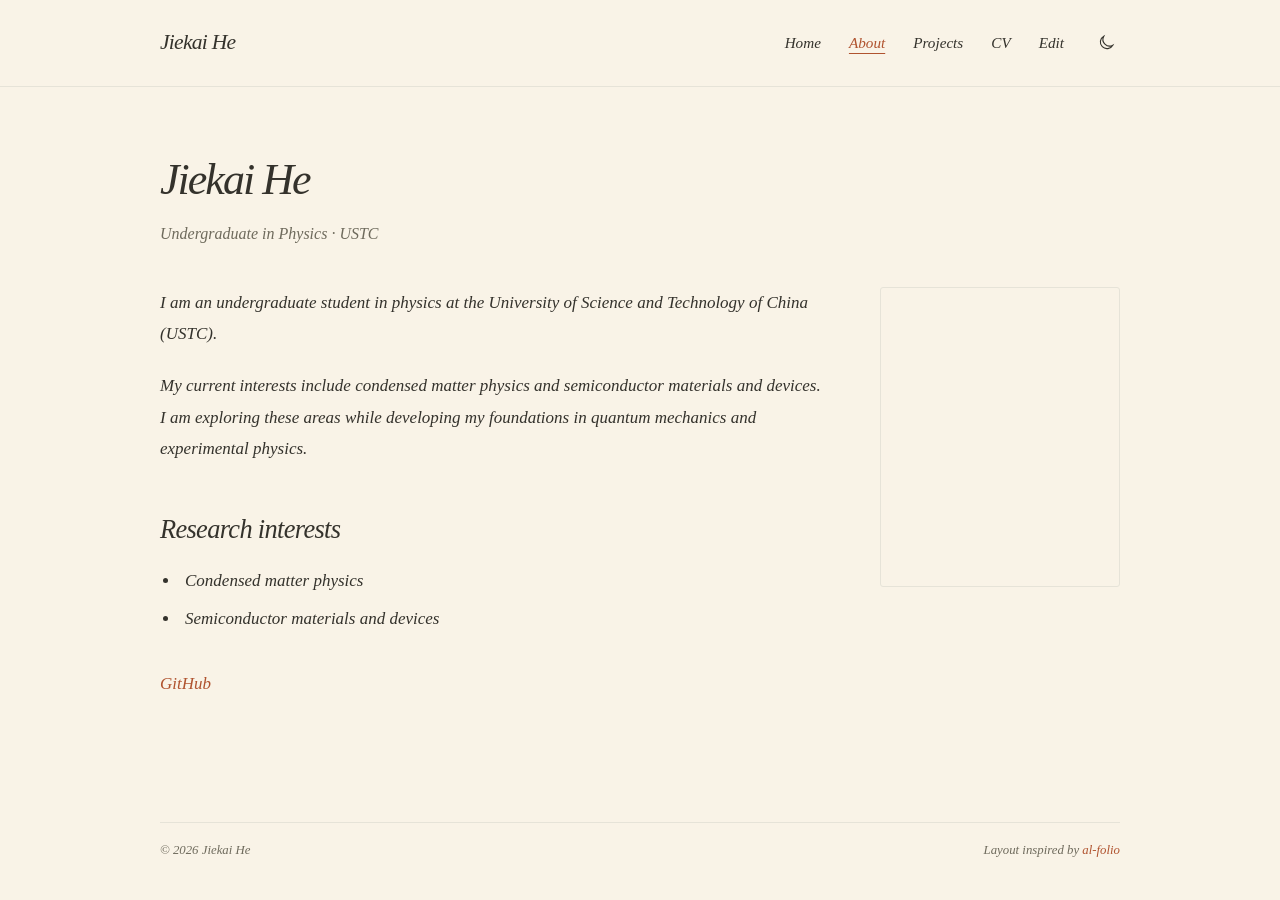
==== about/index.html @ 3c571f63 "Migrate academic homepage to GitHub Pages with framed avatar and web editor" ====
<!doctype html>
<html lang="en"><head><meta charset="utf-8"><meta name="viewport" content="width=device-width,initial-scale=1"><meta name="description" content="Jiekai He — undergraduate in physics at the University of Science and Technology of China."><meta name="theme-color" content="#f9f3e7"><title>Jiekai He</title><link rel="preload" href="/assets/Lora-Italic.ttf" as="font" type="font/ttf" crossorigin><link rel="stylesheet" href="/assets/site.css"><script src="/assets/site.js" defer></script></head>
<body data-page="about"><a class="skip" href="#main">Skip to content</a><header><nav class="nav-wrap" aria-label="Main navigation"><a class="brand" href="/">Jiekai He</a><div class="nav-links"><a href="/">Home</a><a href="/about/" aria-current="page">About</a><a href="/projects/">Projects</a><a href="/cv/">CV</a><a class="owner-edit" href="/edit/" aria-label="Edit website">Edit</a><button class="theme-toggle" type="button" aria-label="Switch to dark mode"><svg class="moon-icon" viewBox="0 0 24 24" aria-hidden="true"><path d="M20 15.4A8.4 8.4 0 0 1 8.6 4 8.4 8.4 0 1 0 20 15.4Z"/></svg><svg class="sun-icon" viewBox="0 0 24 24" aria-hidden="true"><circle cx="12" cy="12" r="4"/><path d="M12 1v3m0 16v3M1 12h3m16 0h3M4.2 4.2l2.1 2.1m11.4 11.4 2.1 2.1M4.2 19.8l2.1-2.1M17.7 6.3l2.1-2.1"/></svg></button></div></nav></header><main id="main" class=""><noscript>Please enable JavaScript to view this website.</noscript></main><footer><span data-copyright>© 2026 Jiekai He</span><span>Layout inspired by <a href="https://github.com/alshedivat/al-folio">al-folio</a></span></footer></body></html>
---- assets/site.css ----
@font-face{font-family:Lora;src:url('./Lora-Italic.ttf') format('truetype');font-style:italic;font-weight:400 700;font-display:swap}
:root{color-scheme:light;--paper:#f9f3e7;--surface:#f0e9da;--ink:#34322c;--muted:#6e6a5c;--line:#e6e3d8;--accent:#b0532f;--width:920px}
html[data-theme=dark]{color-scheme:dark;--paper:#262624;--surface:#30302e;--ink:#e8e6e3;--muted:#bab5a9;--line:#45453f;--accent:#e8916f}
*{box-sizing:border-box}html{font-size:16px;scroll-behavior:smooth}body{margin:0;background:var(--paper);color:var(--ink);font-family:Lora,Georgia,serif;font-style:italic;font-size:1.0625rem;line-height:1.85;transition:background-color .18s,color .18s}a{color:var(--accent);text-decoration:none;text-underline-offset:5px}a:hover{text-decoration:underline}button,input{font:inherit}button{color:inherit}button,a{-webkit-tap-highlight-color:transparent}a:focus-visible,button:focus-visible{outline:2px solid var(--accent);outline-offset:6px}button{cursor:pointer}header{border-bottom:1px solid var(--line)}.nav-wrap{max-width:var(--width);margin:auto;padding:23px 0;display:flex;align-items:center;justify-content:space-between;gap:28px}.brand{font-size:1.35rem;color:var(--ink);white-space:nowrap;letter-spacing:-.035em}.brand strong{font-weight:600}.nav-links{display:flex;gap:28px;align-items:center}.nav-links a{font-size:.95rem;color:var(--ink)}.nav-links a[aria-current=page]{color:var(--accent);text-decoration:underline;text-decoration-thickness:1px}.theme-toggle{background:none;border:0;width:28px;height:32px;display:grid;place-items:center;padding:4px}.theme-toggle svg{width:19px;height:19px;stroke:currentColor;fill:none;stroke-width:1.4}.sun-icon{display:none}html[data-theme=dark] .moon-icon{display:none}html[data-theme=dark] .sun-icon{display:block}main{max-width:var(--width);margin:0 auto;min-height:calc(100svh - 165px);padding:65px 0 85px}.home{display:flex;flex-direction:column;justify-content:center;align-items:center;min-height:calc(100svh - 90px);padding:40px 0 105px;text-align:center}.home-avatar{width:210px;height:210px;display:flex;align-items:center;justify-content:center;margin:0 0 33px}.home-avatar img{max-height:100%;max-width:100%;object-fit:contain;border-radius:50%;mix-blend-mode:multiply}html[data-theme=dark] .home-avatar img{mix-blend-mode:normal}.home-avatar.is-empty{border:1px solid var(--line);border-radius:50%;opacity:.38}.identity{font-size:1rem;max-width:100%;margin:0;letter-spacing:-.012em}.page-heading{font-size:2.75rem;line-height:1.25;font-weight:400;letter-spacing:-.045em;margin:0 0 12px}.subtitle{font-size:1rem;color:var(--muted);margin:0 0 38px}.about-grid{display:grid;grid-template-columns:minmax(0,1fr) 240px;gap:56px;align-items:start;margin-top:37px}.prose p{margin:0 0 21px}.portrait{margin:0;aspect-ratio:4/5;background:var(--surface);border:1px solid var(--line);border-radius:3px;overflow:hidden}.portrait img{width:100%;height:100%;object-fit:cover;display:block}.portrait.is-empty{background:transparent;border-color:var(--line)}h2{font-size:1.65rem;line-height:1.4;font-weight:400;letter-spacing:-.025em;margin:46px 0 17px}h3{font-size:1.15rem;line-height:1.6;font-weight:500;margin:0 0 7px}.interest-list{padding-left:20px;margin:0}.interest-list li{padding-left:5px;margin-bottom:7px}.contact{display:flex;gap:24px;margin-top:33px}.contact:empty{display:none}.section-title{display:flex;align-items:baseline;gap:15px;margin-top:46px}.section-title h2{margin:0}.section-title .count{font-size:.9rem;color:var(--muted)}.section-description{color:var(--muted);font-size:1rem;line-height:1.75;margin:10px 0 23px}.empty{border-top:1px solid var(--line);border-bottom:1px solid var(--line);padding:24px 0;color:var(--muted);font-size:1rem}.projects-grid{display:grid;grid-template-columns:repeat(2,minmax(0,1fr));gap:25px}.project-card{border:1px solid var(--line);border-radius:3px;overflow:hidden}.project-card img{display:block;width:100%;height:190px;object-fit:cover}.card-body{padding:22px}.card-body p{margin:7px 0;color:var(--muted);font-size:1rem}.meta{color:var(--muted);font-size:.875rem}.project-links{display:flex;flex-wrap:wrap;gap:20px;font-size:.95rem;margin-top:20px}.cv-heading{display:flex;justify-content:space-between;align-items:center;gap:20px}.download{font-size:.95rem;border:1px solid var(--line);padding:6px 15px;border-radius:3px;white-space:nowrap}.cv-section{border-top:1px solid var(--line);margin-top:35px;padding-top:12px}.cv-section h2{margin-top:15px}.cv-entry{display:grid;grid-template-columns:135px 1fr;gap:25px;padding:15px 0}.cv-entry p{margin:0}.cv-entry .date{font-size:.9rem;color:var(--muted);padding-top:4px}.cv-entry .place{font-size:.95rem;color:var(--muted)}footer{max-width:var(--width);margin:0 auto;border-top:1px solid var(--line);padding:16px 0 23px;color:var(--muted);font-size:.8rem;display:flex;justify-content:space-between;gap:20px}body[data-page=home] footer{display:none}.skip{position:absolute;left:16px;top:-100px;padding:7px 14px;background:var(--paper);z-index:10}.skip:focus{top:12px}.error{color:var(--accent)}
@media(min-width:1250px){:root{--width:960px}}
@media(max-width:1040px){.nav-wrap,main,footer{margin-left:35px;margin-right:35px}.about-grid{gap:35px;grid-template-columns:minmax(0,1fr) 210px}.identity{max-width:720px}}
@media(max-width:640px){.nav-wrap,main,footer{margin-left:22px;margin-right:22px}.nav-wrap{padding:18px 0;flex-wrap:wrap;gap:13px}.brand{font-size:1.2rem}.nav-links{gap:19px;flex-wrap:wrap}.nav-links a{font-size:.875rem}.theme-toggle{width:20px}.home{min-height:calc(100svh - 110px);padding-bottom:80px}.home-avatar{width:170px;height:170px}.identity{font-size:.96rem;max-width:350px;line-height:1.9}.page-heading{font-size:2.3rem}main{padding-top:42px}.about-grid{display:flex;flex-direction:column;gap:30px}.portrait{width:180px;min-height:225px}.projects-grid{grid-template-columns:1fr}.cv-entry{grid-template-columns:1fr;gap:5px}.cv-heading{align-items:flex-start;flex-direction:column;gap:10px}.section-title{margin-top:35px}footer{flex-wrap:wrap;gap:0;font-size:.78rem}}
@media(prefers-reduced-motion:reduce){html{scroll-behavior:auto}body{transition:none}}

/* Keep the avatar visible as a complete, softly framed circle in both themes. */
.home-avatar{border:1px solid #d7c9b5;border-radius:50%;padding:10px;background:#f3eadb;box-shadow:0 5px 20px rgba(87,65,37,.06)}
.home-avatar img{width:100%;height:100%;display:block;object-fit:cover;mix-blend-mode:normal;background:#fff}
html[data-theme=dark] .home-avatar{border-color:#625549;background:#39342e;box-shadow:0 5px 20px rgba(0,0,0,.14)}
.owner-edit{font-size:.8rem;color:var(--muted)}
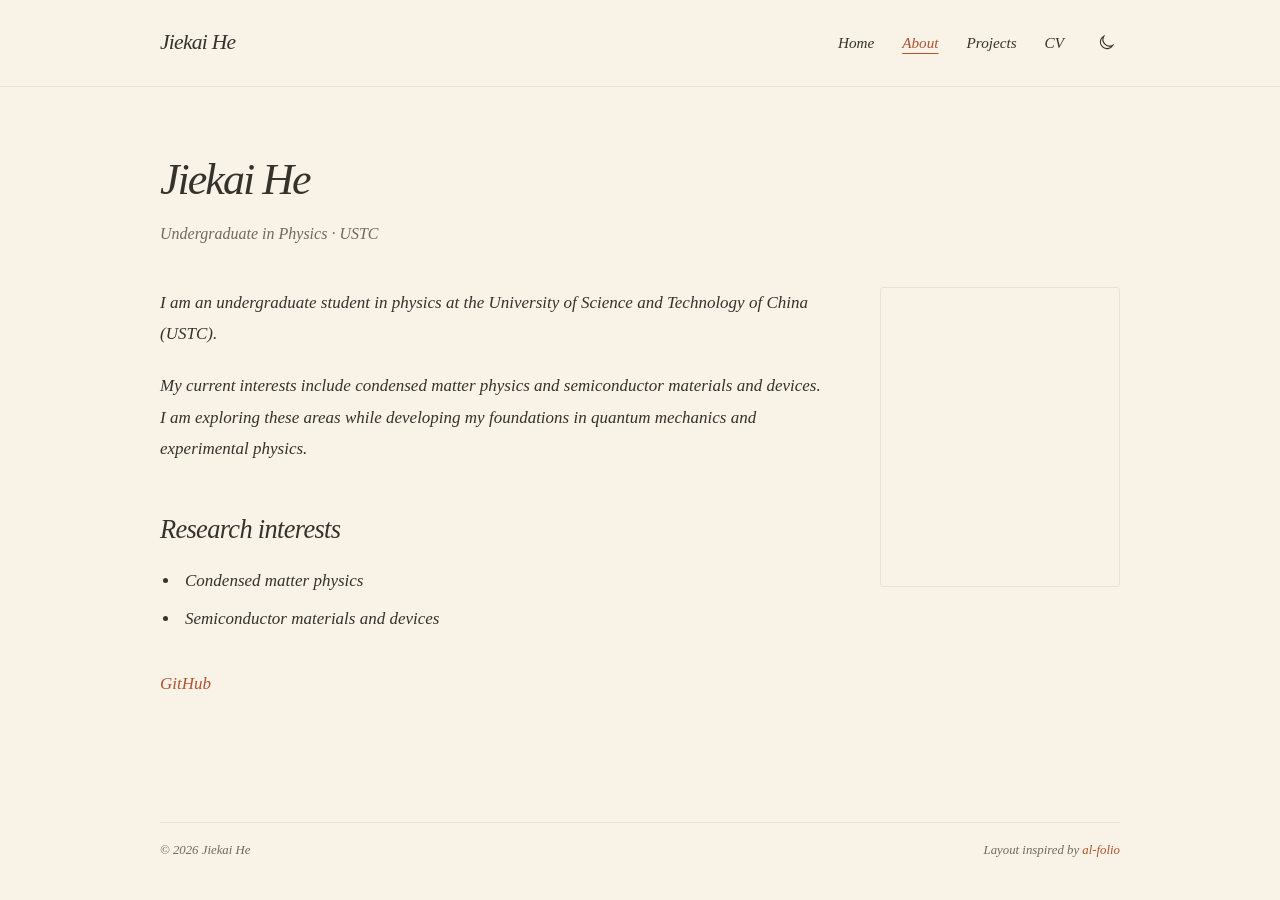
==== commit 99414221: "Remove web editor and navigation links; maintain website through GitHub" ====
--- a/about/index.html
+++ b/about/index.html
@@ -1,3 +1,3 @@
 <!doctype html>
 <html lang="en"><head><meta charset="utf-8"><meta name="viewport" content="width=device-width,initial-scale=1"><meta name="description" content="Jiekai He — undergraduate in physics at the University of Science and Technology of China."><meta name="theme-color" content="#f9f3e7"><title>Jiekai He</title><link rel="preload" href="/assets/Lora-Italic.ttf" as="font" type="font/ttf" crossorigin><link rel="stylesheet" href="/assets/site.css"><script src="/assets/site.js" defer></script></head>
-<body data-page="about"><a class="skip" href="#main">Skip to content</a><header><nav class="nav-wrap" aria-label="Main navigation"><a class="brand" href="/">Jiekai He</a><div class="nav-links"><a href="/">Home</a><a href="/about/" aria-current="page">About</a><a href="/projects/">Projects</a><a href="/cv/">CV</a><a class="owner-edit" href="/edit/" aria-label="Edit website">Edit</a><button class="theme-toggle" type="button" aria-label="Switch to dark mode"><svg class="moon-icon" viewBox="0 0 24 24" aria-hidden="true"><path d="M20 15.4A8.4 8.4 0 0 1 8.6 4 8.4 8.4 0 1 0 20 15.4Z"/></svg><svg class="sun-icon" viewBox="0 0 24 24" aria-hidden="true"><circle cx="12" cy="12" r="4"/><path d="M12 1v3m0 16v3M1 12h3m16 0h3M4.2 4.2l2.1 2.1m11.4 11.4 2.1 2.1M4.2 19.8l2.1-2.1M17.7 6.3l2.1-2.1"/></svg></button></div></nav></header><main id="main" class=""><noscript>Please enable JavaScript to view this website.</noscript></main><footer><span data-copyright>© 2026 Jiekai He</span><span>Layout inspired by <a href="https://github.com/alshedivat/al-folio">al-folio</a></span></footer></body></html>+<body data-page="about"><a class="skip" href="#main">Skip to content</a><header><nav class="nav-wrap" aria-label="Main navigation"><a class="brand" href="/">Jiekai He</a><div class="nav-links"><a href="/">Home</a><a href="/about/" aria-current="page">About</a><a href="/projects/">Projects</a><a href="/cv/">CV</a><button class="theme-toggle" type="button" aria-label="Switch to dark mode"><svg class="moon-icon" viewBox="0 0 24 24" aria-hidden="true"><path d="M20 15.4A8.4 8.4 0 0 1 8.6 4 8.4 8.4 0 1 0 20 15.4Z"/></svg><svg class="sun-icon" viewBox="0 0 24 24" aria-hidden="true"><circle cx="12" cy="12" r="4"/><path d="M12 1v3m0 16v3M1 12h3m16 0h3M4.2 4.2l2.1 2.1m11.4 11.4 2.1 2.1M4.2 19.8l2.1-2.1M17.7 6.3l2.1-2.1"/></svg></button></div></nav></header><main id="main" class=""><noscript>Please enable JavaScript to view this website.</noscript></main><footer><span data-copyright>© 2026 Jiekai He</span><span>Layout inspired by <a href="https://github.com/alshedivat/al-folio">al-folio</a></span></footer></body></html>
--- a/assets/site.css
+++ b/assets/site.css
@@ -11,4 +11,3 @@
 .home-avatar{border:1px solid #d7c9b5;border-radius:50%;padding:10px;background:#f3eadb;box-shadow:0 5px 20px rgba(87,65,37,.06)}
 .home-avatar img{width:100%;height:100%;display:block;object-fit:cover;mix-blend-mode:normal;background:#fff}
 html[data-theme=dark] .home-avatar{border-color:#625549;background:#39342e;box-shadow:0 5px 20px rgba(0,0,0,.14)}
-.owner-edit{font-size:.8rem;color:var(--muted)}
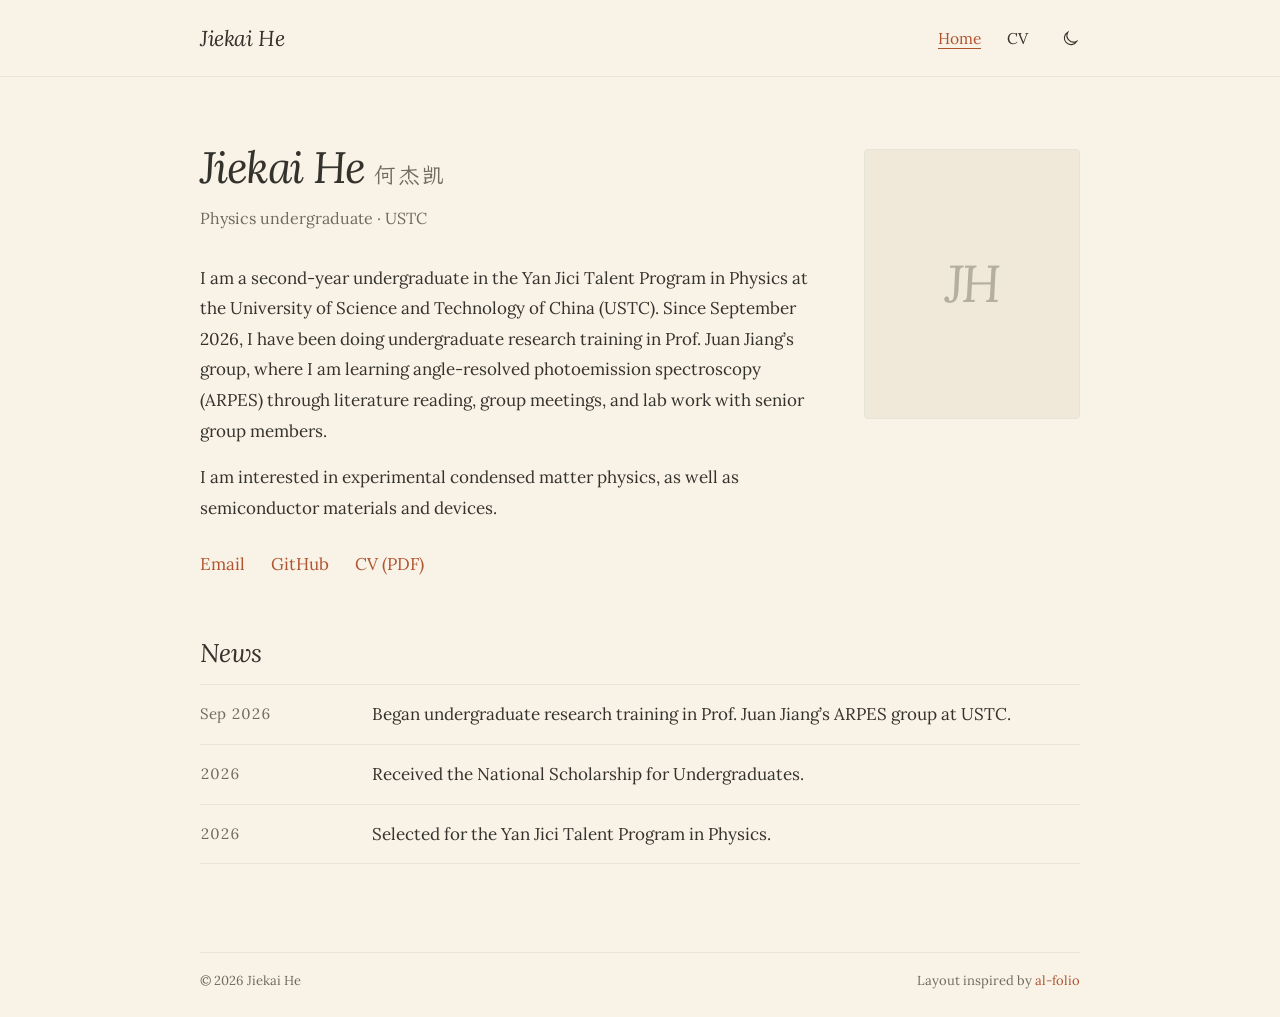
==== commit 37362367: "Rebuild homepage as static pages with merged Home/About and full CV - Merge About into Home: bio, co" ====
--- a/about/index.html
+++ b/about/index.html
@@ -1,3 +1,13 @@
 <!doctype html>
-<html lang="en"><head><meta charset="utf-8"><meta name="viewport" content="width=device-width,initial-scale=1"><meta name="description" content="Jiekai He — undergraduate in physics at the University of Science and Technology of China."><meta name="theme-color" content="#f9f3e7"><title>Jiekai He</title><link rel="preload" href="/assets/Lora-Italic.ttf" as="font" type="font/ttf" crossorigin><link rel="stylesheet" href="/assets/site.css"><script src="/assets/site.js" defer></script></head>
-<body data-page="about"><a class="skip" href="#main">Skip to content</a><header><nav class="nav-wrap" aria-label="Main navigation"><a class="brand" href="/">Jiekai He</a><div class="nav-links"><a href="/">Home</a><a href="/about/" aria-current="page">About</a><a href="/projects/">Projects</a><a href="/cv/">CV</a><button class="theme-toggle" type="button" aria-label="Switch to dark mode"><svg class="moon-icon" viewBox="0 0 24 24" aria-hidden="true"><path d="M20 15.4A8.4 8.4 0 0 1 8.6 4 8.4 8.4 0 1 0 20 15.4Z"/></svg><svg class="sun-icon" viewBox="0 0 24 24" aria-hidden="true"><circle cx="12" cy="12" r="4"/><path d="M12 1v3m0 16v3M1 12h3m16 0h3M4.2 4.2l2.1 2.1m11.4 11.4 2.1 2.1M4.2 19.8l2.1-2.1M17.7 6.3l2.1-2.1"/></svg></button></div></nav></header><main id="main" class=""><noscript>Please enable JavaScript to view this website.</noscript></main><footer><span data-copyright>© 2026 Jiekai He</span><span>Layout inspired by <a href="https://github.com/alshedivat/al-folio">al-folio</a></span></footer></body></html>+<html lang="en">
+<head>
+  <meta charset="utf-8">
+  <title>Jiekai He</title>
+  <meta name="robots" content="noindex">
+  <link rel="canonical" href="https://jackhe496.github.io/">
+  <meta http-equiv="refresh" content="0; url=/">
+</head>
+<body>
+  <p>The About page is now part of the <a href="/">home page</a>.</p>
+</body>
+</html>
